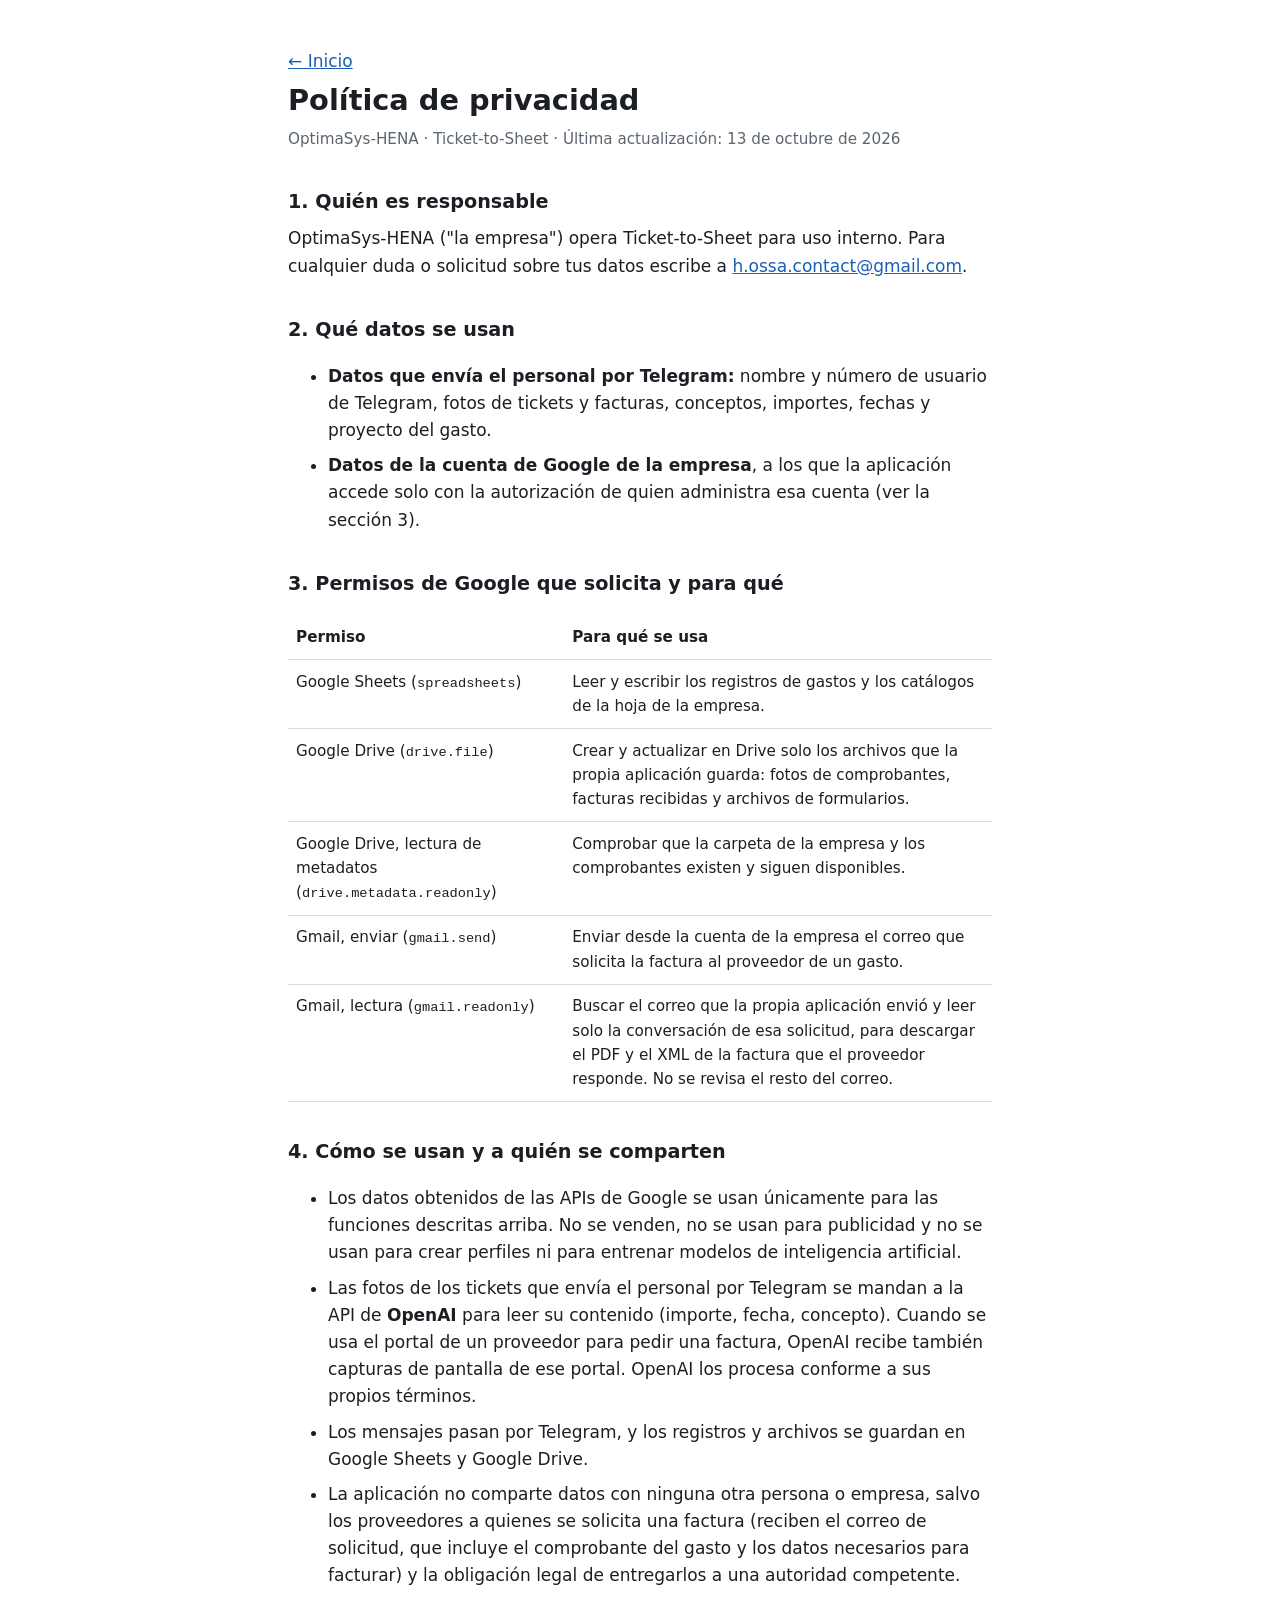
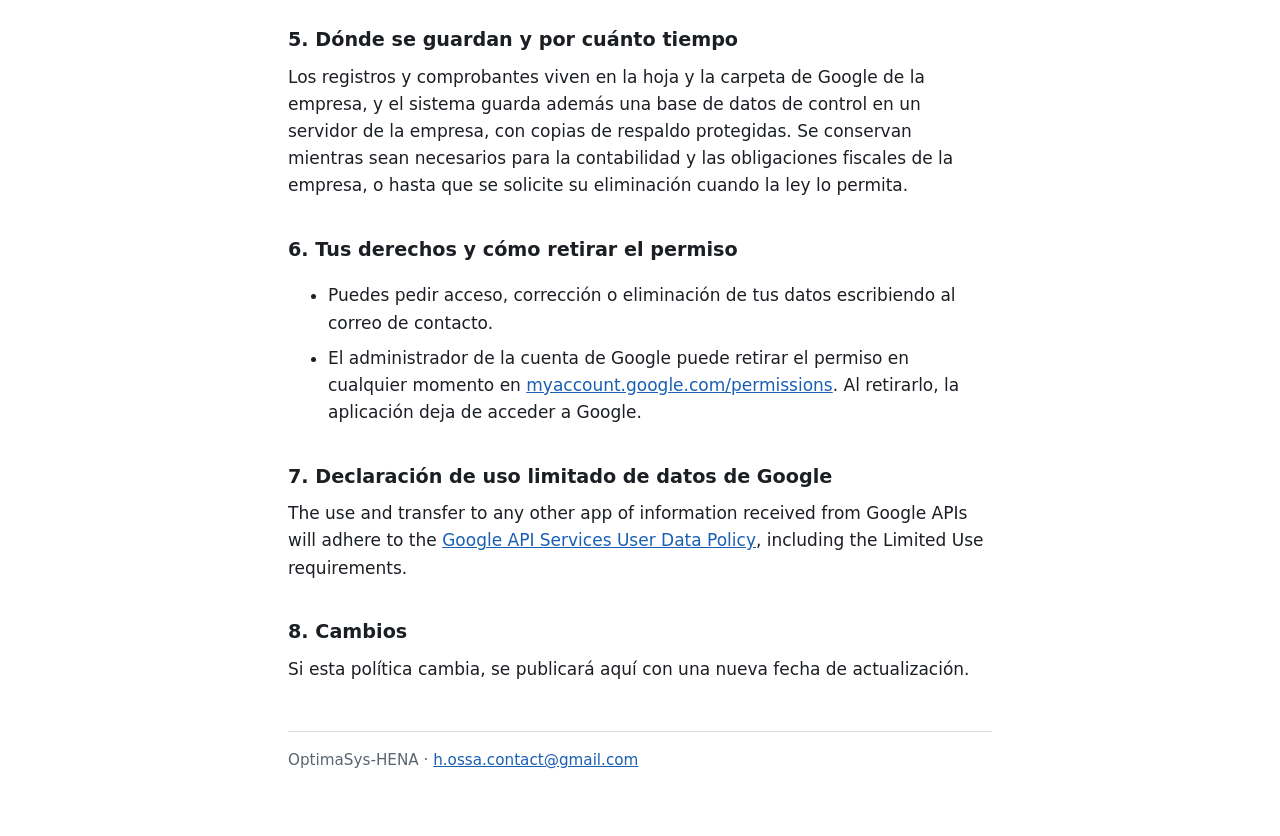
==== privacidad.html @ cdfd2500 "Add files via upload" ====
<!doctype html>
<html lang="es">
<head>
<meta charset="utf-8">
<meta name="viewport" content="width=device-width, initial-scale=1">
<title>Política de privacidad · OptimaSys-HENA Ticket-to-Sheet</title>
<meta name="description" content="Qué datos usa Ticket-to-Sheet, para qué los usa y cómo se pueden eliminar.">
<link rel="stylesheet" href="estilo.css">
</head>
<body>
<main>
  <p><a href="index.html">← Inicio</a></p>
  <h1>Política de privacidad</h1>
  <p class="suave">OptimaSys-HENA · Ticket-to-Sheet · Última actualización: 13 de octubre de 2026</p>

  <h2>1. Quién es responsable</h2>
  <p>OptimaSys-HENA ("la empresa") opera Ticket-to-Sheet para uso interno. Para cualquier duda o solicitud sobre tus datos escribe a <a href="mailto:h.ossa.contact@gmail.com">h.ossa.contact@gmail.com</a>.</p>

  <h2>2. Qué datos se usan</h2>
  <ul>
    <li><strong>Datos que envía el personal por Telegram:</strong> nombre y número de usuario de Telegram, fotos de tickets y facturas, conceptos, importes, fechas y proyecto del gasto.</li>
    <li><strong>Datos de la cuenta de Google de la empresa</strong>, a los que la aplicación accede solo con la autorización de quien administra esa cuenta (ver la sección 3).</li>
  </ul>

  <h2>3. Permisos de Google que solicita y para qué</h2>
  <table>
    <thead><tr><th>Permiso</th><th>Para qué se usa</th></tr></thead>
    <tbody>
      <tr><td>Google Sheets (<code>spreadsheets</code>)</td><td>Leer y escribir los registros de gastos y los catálogos de la hoja de la empresa.</td></tr>
      <tr><td>Google Drive (<code>drive.file</code>)</td><td>Crear y actualizar en Drive solo los archivos que la propia aplicación guarda: fotos de comprobantes, facturas recibidas y archivos de formularios.</td></tr>
      <tr><td>Google Drive, lectura de metadatos (<code>drive.metadata.readonly</code>)</td><td>Comprobar que la carpeta de la empresa y los comprobantes existen y siguen disponibles.</td></tr>
      <tr><td>Gmail, enviar (<code>gmail.send</code>)</td><td>Enviar desde la cuenta de la empresa el correo que solicita la factura al proveedor de un gasto.</td></tr>
      <tr><td>Gmail, lectura (<code>gmail.readonly</code>)</td><td>Buscar el correo que la propia aplicación envió y leer solo la conversación de esa solicitud, para descargar el PDF y el XML de la factura que el proveedor responde. No se revisa el resto del correo.</td></tr>
    </tbody>
  </table>

  <h2>4. Cómo se usan y a quién se comparten</h2>
  <ul>
    <li>Los datos obtenidos de las APIs de Google se usan únicamente para las funciones descritas arriba. No se venden, no se usan para publicidad y no se usan para crear perfiles ni para entrenar modelos de inteligencia artificial.</li>
    <li>Las fotos de los tickets que envía el personal por Telegram se mandan a la API de <strong>OpenAI</strong> para leer su contenido (importe, fecha, concepto). Cuando se usa el portal de un proveedor para pedir una factura, OpenAI recibe también capturas de pantalla de ese portal. OpenAI los procesa conforme a sus propios términos.</li>
    <li>Los mensajes pasan por Telegram, y los registros y archivos se guardan en Google Sheets y Google Drive.</li>
    <li>La aplicación no comparte datos con ninguna otra persona o empresa, salvo los proveedores a quienes se solicita una factura (reciben el correo de solicitud, que incluye el comprobante del gasto y los datos necesarios para facturar) y la obligación legal de entregarlos a una autoridad competente.</li>
  </ul>

  <h2>5. Dónde se guardan y por cuánto tiempo</h2>
  <p>Los registros y comprobantes viven en la hoja y la carpeta de Google de la empresa, y el sistema guarda además una base de datos de control en un servidor de la empresa, con copias de respaldo protegidas. Se conservan mientras sean necesarios para la contabilidad y las obligaciones fiscales de la empresa, o hasta que se solicite su eliminación cuando la ley lo permita.</p>

  <h2>6. Tus derechos y cómo retirar el permiso</h2>
  <ul>
    <li>Puedes pedir acceso, corrección o eliminación de tus datos escribiendo al correo de contacto.</li>
    <li>El administrador de la cuenta de Google puede retirar el permiso en cualquier momento en <a href="https://myaccount.google.com/permissions">myaccount.google.com/permissions</a>. Al retirarlo, la aplicación deja de acceder a Google.</li>
  </ul>

  <h2>7. Declaración de uso limitado de datos de Google</h2>
  <p>The use and transfer to any other app of information received from Google APIs will adhere to the <a href="https://developers.google.com/terms/api-services-user-data-policy">Google API Services User Data Policy</a>, including the Limited Use requirements.</p>

  <h2>8. Cambios</h2>
  <p>Si esta política cambia, se publicará aquí con una nueva fecha de actualización.</p>

  <footer class="suave">OptimaSys-HENA · <a href="mailto:h.ossa.contact@gmail.com">h.ossa.contact@gmail.com</a></footer>
</main>
</body>
</html>
---- estilo.css ----
:root { color-scheme: light dark; --fondo: #ffffff; --texto: #1b1f24; --suave: #5b6570; --linea: #d7dde3; --acento: #1a5fb4; }
@media (prefers-color-scheme: dark) { :root { --fondo: #14181d; --texto: #e8ecf0; --suave: #9aa5b1; --linea: #2c343d; --acento: #7db2f5; } }
* { box-sizing: border-box; }
body { margin: 0; background: var(--fondo); color: var(--texto); font: 17px/1.6 system-ui, -apple-system, "Segoe UI", Roboto, sans-serif; }
main { max-width: 46rem; margin: 0 auto; padding: 2.5rem 1rem 4rem; }
h1 { font-size: 1.8rem; line-height: 1.25; margin: 0 0 .5rem; }
h2 { font-size: 1.2rem; margin: 2.2rem 0 .5rem; }
p, li { margin: .5rem 0; }
a { color: var(--acento); }
.suave { color: var(--suave); font-size: .95rem; }
table { width: 100%; border-collapse: collapse; margin: 1rem 0; font-size: .95rem; }
th, td { text-align: left; vertical-align: top; padding: .6rem .5rem; border-bottom: 1px solid var(--linea); }
code { font-size: .9em; }
footer { margin-top: 3rem; padding-top: 1rem; border-top: 1px solid var(--linea); }
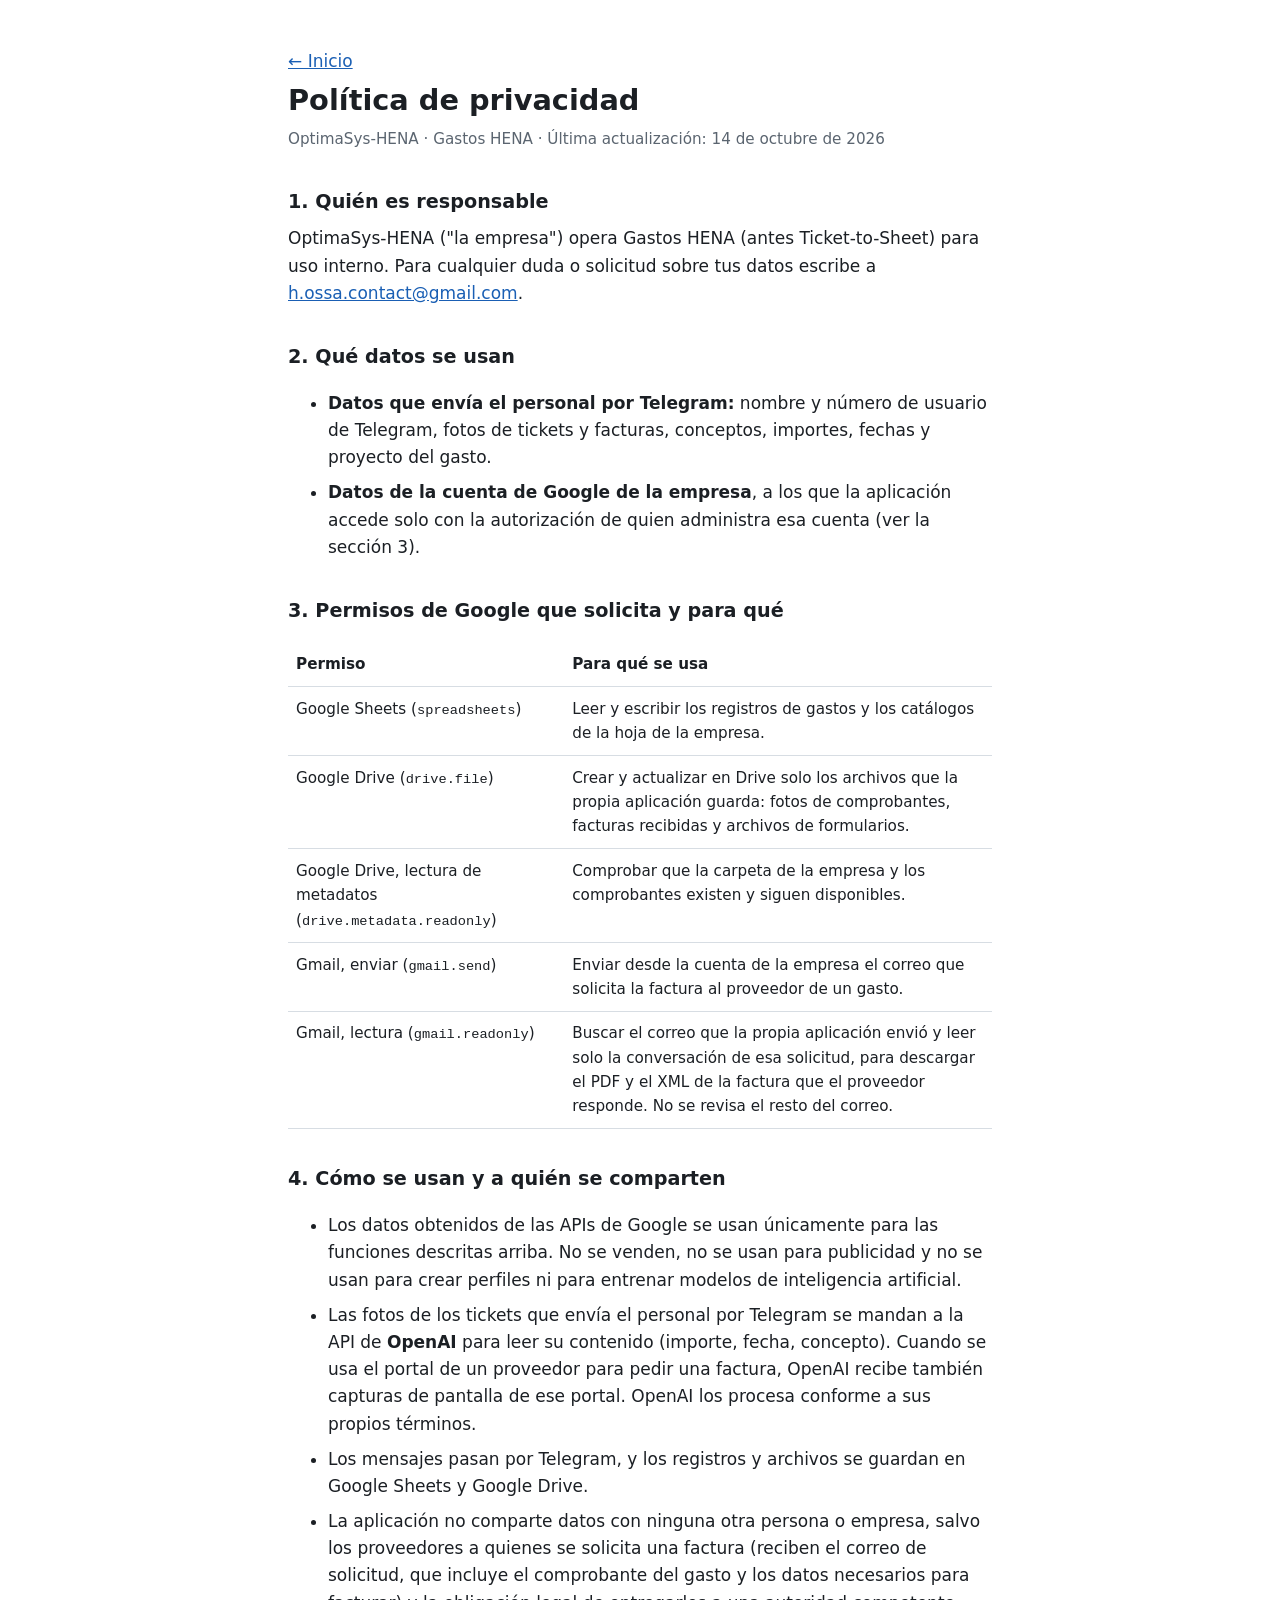
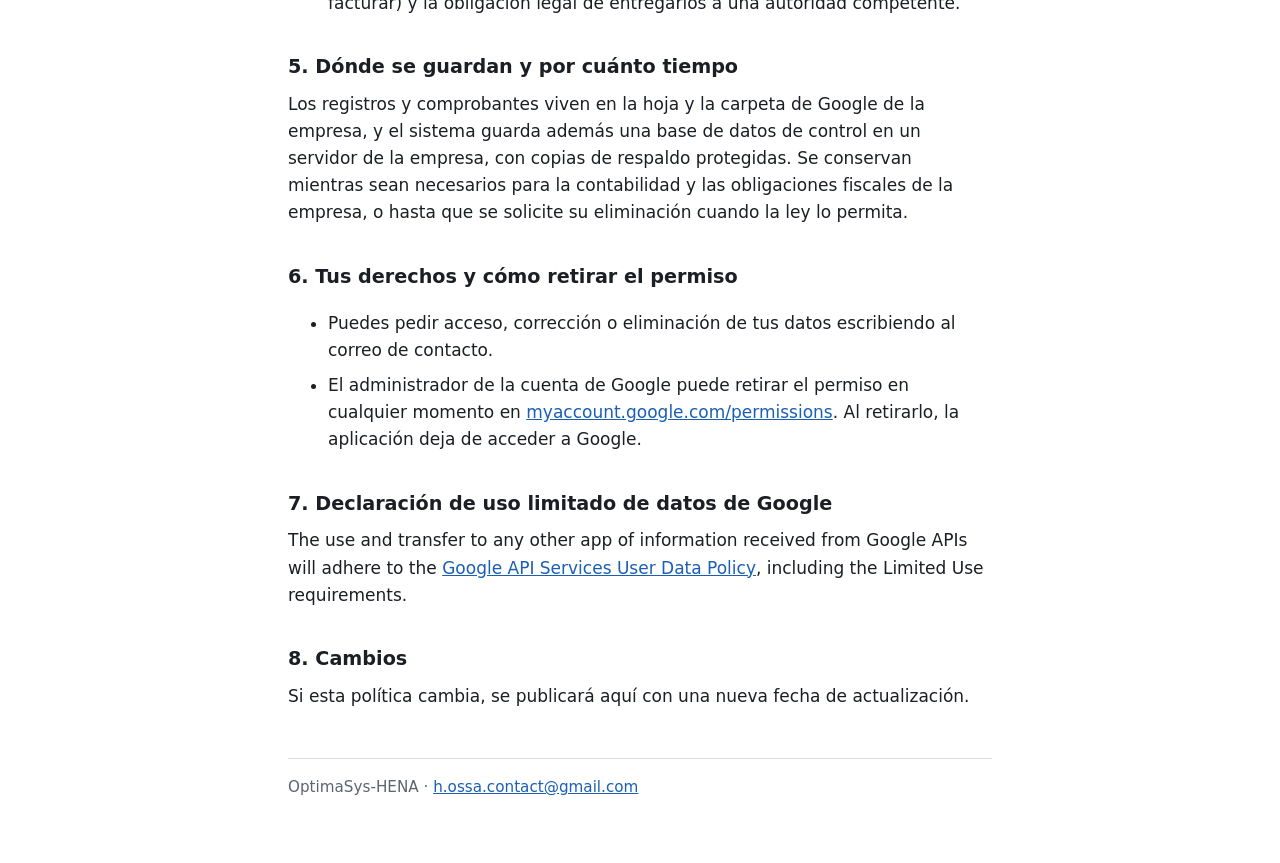
==== commit 6fe11f0e: "Rename public app to Gastos HENA" ====
--- a/privacidad.html
+++ b/privacidad.html
@@ -3,18 +3,18 @@
 <head>
 <meta charset="utf-8">
 <meta name="viewport" content="width=device-width, initial-scale=1">
-<title>Política de privacidad · OptimaSys-HENA Ticket-to-Sheet</title>
-<meta name="description" content="Qué datos usa Ticket-to-Sheet, para qué los usa y cómo se pueden eliminar.">
+<title>Política de privacidad · Gastos HENA</title>
+<meta name="description" content="Qué datos usa Gastos HENA, para qué los usa y cómo se pueden eliminar.">
 <link rel="stylesheet" href="estilo.css">
 </head>
 <body>
 <main>
   <p><a href="index.html">← Inicio</a></p>
   <h1>Política de privacidad</h1>
-  <p class="suave">OptimaSys-HENA · Ticket-to-Sheet · Última actualización: 13 de octubre de 2026</p>
+  <p class="suave">OptimaSys-HENA · Gastos HENA · Última actualización: 14 de octubre de 2026</p>
 
   <h2>1. Quién es responsable</h2>
-  <p>OptimaSys-HENA ("la empresa") opera Ticket-to-Sheet para uso interno. Para cualquier duda o solicitud sobre tus datos escribe a <a href="mailto:h.ossa.contact@gmail.com">h.ossa.contact@gmail.com</a>.</p>
+  <p>OptimaSys-HENA ("la empresa") opera Gastos HENA (antes Ticket-to-Sheet) para uso interno. Para cualquier duda o solicitud sobre tus datos escribe a <a href="mailto:h.ossa.contact@gmail.com">h.ossa.contact@gmail.com</a>.</p>
 
   <h2>2. Qué datos se usan</h2>
   <ul>
